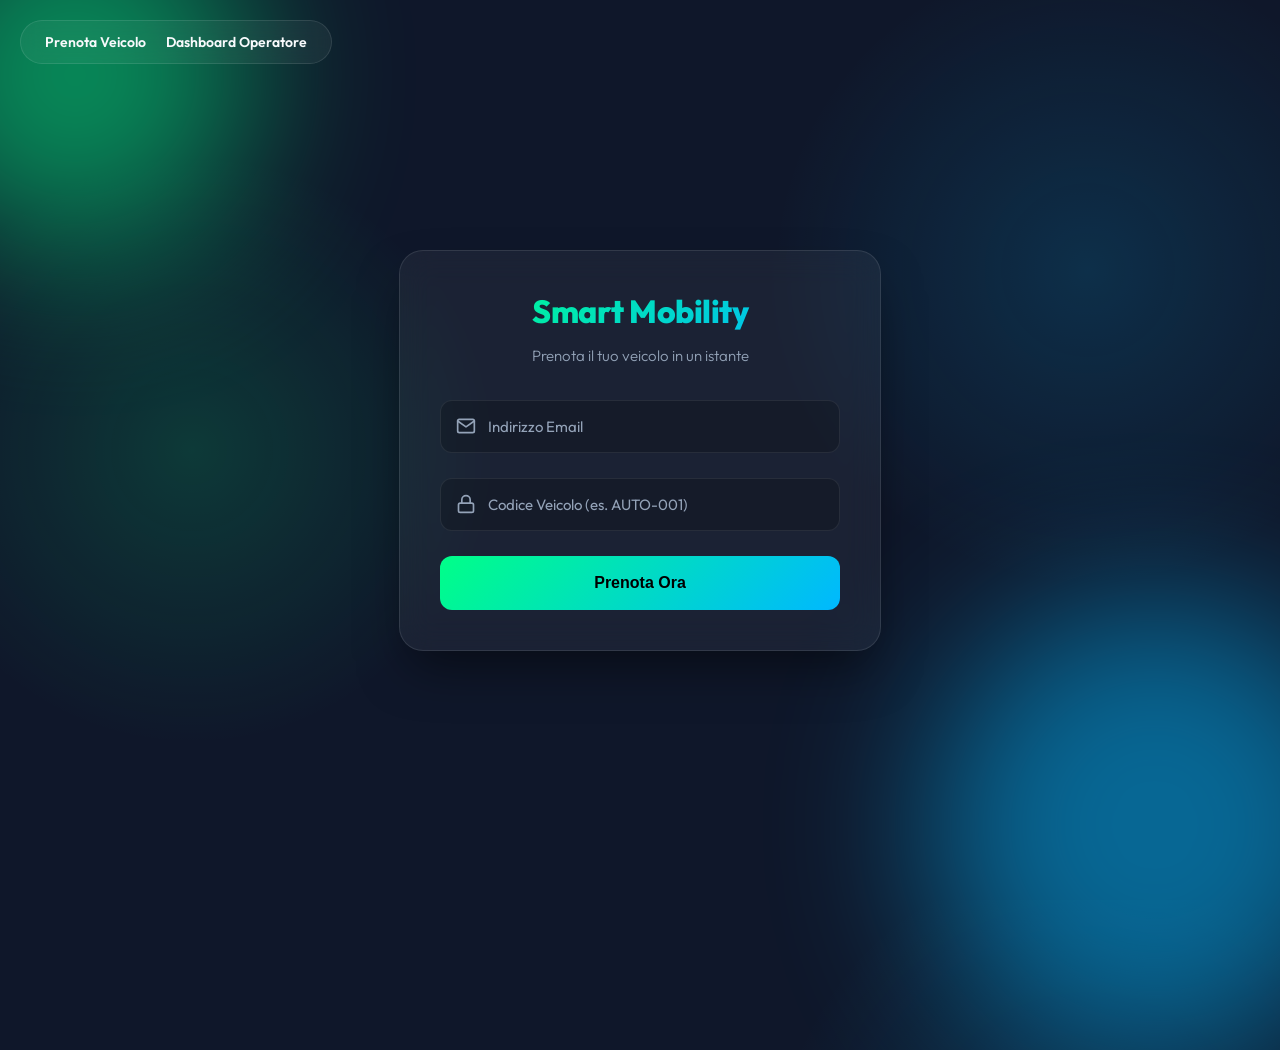
==== frontend/index.html @ ff66c3e2 "Frontend" ====
<!DOCTYPE html>
<html lang="it">
<head>
    <meta charset="UTF-8">
    <meta name="viewport" content="width=device-width, initial-scale=1.0">
    <title>Smart Mobility - Prenota Veicolo</title>
    <link href="https://fonts.googleapis.com/css2?family=Outfit:wght@300;400;600;800&display=swap" rel="stylesheet">
    <link rel="stylesheet" href="style.css">
</head>
<body>

    <!-- Navigation Bar -->
    <nav class="navbar">
        <a href="index.html">Prenota Veicolo</a>
        <a href="dashboard.html">Dashboard Operatore</a>
    </nav>

    <!-- Effetti di sfondo animati -->
    <div class="blob blob-1"></div>
    <div class="blob blob-2"></div>

    <div class="container">
        <h1>Smart Mobility</h1>
        <p class="subtitle">Prenota il tuo veicolo in un istante</p>

        <div class="input-group">
            <input type="email" id="email" placeholder=" " required autocomplete="off">
            <label for="email">Indirizzo Email</label>
            <svg class="icon" width="20" height="20" viewBox="0 0 24 24" fill="none" stroke="currentColor" stroke-width="2" stroke-linecap="round" stroke-linejoin="round">
                <path d="M4 4h16c1.1 0 2 .9 2 2v12c0 1.1-.9 2-2 2H4c-1.1 0-2-.9-2-2V6c0-1.1.9-2 2-2z"></path>
                <polyline points="22,6 12,13 2,6"></polyline>
            </svg>
        </div>

        <div class="input-group">
            <input type="text" id="codiceVeicolo" placeholder=" " required autocomplete="off">
            <label for="codiceVeicolo">Codice Veicolo (es. AUTO-001)</label>
            <svg class="icon" width="20" height="20" viewBox="0 0 24 24" fill="none" stroke="currentColor" stroke-width="2" stroke-linecap="round" stroke-linejoin="round">
                <rect x="3" y="11" width="18" height="11" rx="2" ry="2"></rect>
                <path d="M7 11V7a5 5 0 0 1 10 0v4"></path>
            </svg>
        </div>

        <button id="bookBtn" onclick="prenotaVeicolo()">
            <span id="btnText">Prenota Ora</span>
            <div id="btnLoader" class="loader"></div>
        </button>

        <div id="responseDiv"></div>
    </div>

    <script>
        window.onload = function() {
            // Estrae il parametro 'codice' dall'URL se presente
            const urlParams = new URLSearchParams(window.location.search);
            const codice = urlParams.get('codice');
            
            if (codice) {
                const codiceInput = document.getElementById('codiceVeicolo');
                codiceInput.value = codice;
                codiceInput.readOnly = true;
                
                // Evidenzia visivamente che il campo è precompilato
                codiceInput.style.backgroundColor = 'rgba(0, 255, 136, 0.05)';
                codiceInput.style.borderColor = 'var(--primary)';
            }
        };

        async function prenotaVeicolo() {
            // Lettura valori dagli input
            const email = document.getElementById('email').value.trim();
            const codiceVeicolo = document.getElementById('codiceVeicolo').value.trim();
            
            // Elementi UI
            const responseDiv = document.getElementById('responseDiv');
            const btnText = document.getElementById('btnText');
            const btnLoader = document.getElementById('btnLoader');
            const button = document.getElementById('bookBtn');

            // Reset UI stato precedente
            responseDiv.className = '';
            responseDiv.classList.remove('show');
            
            // Validazione base
            if (!email || !codiceVeicolo) {
                showResponse('error', 'Compila tutti i campi richiesti.');
                return;
            }

            // Attivazione stato di caricamento (animazione bottone)
            btnText.style.display = 'none';
            btnLoader.style.display = 'block';
            button.disabled = true;

            // Costruzione dell'oggetto JSON
            const requestBody = {
                email: email,
                codiceVeicolo: codiceVeicolo
            };

            try {
                // Richiesta fetch verso l'API Backend Java
                const response = await fetch('http://localhost:8080/api/prenota', {
                    method: 'POST',
                    headers: {
                        'Content-Type': 'application/json'
                    },
                    body: JSON.stringify(requestBody)
                });

                // Gestione della risposta
                const data = await response.json();

                if (response.ok && data.status === 'success') {
                    showResponse('success', `✔ ${data.message}`);
                } else {
                    showResponse('error', `✖ Errore: ${data.message || 'Prenotazione fallita'}`);
                }
            } catch (error) {
                console.error('Errore nella fetch:', error);
                showResponse('error', '✖ Errore di connessione. Il server è avviato?');
            } finally {
                // Ripristino del bottone
                btnText.style.display = 'block';
                btnLoader.style.display = 'none';
                button.disabled = false;
            }
        }

        // Funzione helper per le animazioni del banner di risposta
        function showResponse(type, message) {
            const responseDiv = document.getElementById('responseDiv');
            responseDiv.textContent = message;
            responseDiv.className = type; // Assegna classe 'success' o 'error'
            
            // Trigger reflow per forzare l'animazione CSS
            void responseDiv.offsetWidth;
            responseDiv.classList.add('show');
        }
    </script>
</body>
</html>
---- frontend/style.css ----
/* Modern UI Design & Glassmorphism */
:root {
    --primary: #00ff88;
    --secondary: #00b8ff;
    --bg-dark: #0f172a;
    --glass-bg: rgba(255, 255, 255, 0.05);
    --glass-border: rgba(255, 255, 255, 0.1);
    --text-main: #f8fafc;
    --text-muted: #94a3b8;
}

body {
    margin: 0;
    padding: 0;
    font-family: 'Outfit', sans-serif;
    background-color: var(--bg-dark);
    background-image: 
        radial-gradient(circle at 15% 50%, rgba(0, 255, 136, 0.15), transparent 25%),
        radial-gradient(circle at 85% 30%, rgba(0, 184, 255, 0.15), transparent 25%);
    color: var(--text-main);
    min-height: 100vh;
    display: flex;
    align-items: center;
    justify-content: center;
    overflow: hidden;
}

/* Effetti per l'ambiente (Blobs) */
.blob {
    position: absolute;
    filter: blur(80px);
    z-index: 1;
    opacity: 0.5;
    border-radius: 50%;
    animation: float 10s ease-in-out infinite alternate;
}
.blob-1 {
    width: 350px;
    height: 350px;
    background: var(--primary);
    top: -100px;
    left: -100px;
}
.blob-2 {
    width: 450px;
    height: 450px;
    background: var(--secondary);
    bottom: -150px;
    right: -100px;
    animation-delay: -5s;
}

@keyframes float {
    0% { transform: translateY(0) scale(1); }
    100% { transform: translateY(-30px) scale(1.05); }
}

/* Glassmorphism Container */
.container {
    background: var(--glass-bg);
    backdrop-filter: blur(16px);
    -webkit-backdrop-filter: blur(16px);
    border: 1px solid var(--glass-border);
    border-radius: 24px;
    padding: 40px;
    width: 100%;
    max-width: 400px;
    box-shadow: 0 25px 50px -12px rgba(0, 0, 0, 0.5);
    transform: translateY(0);
    transition: all 0.4s cubic-bezier(0.175, 0.885, 0.32, 1.275);
    position: relative;
    z-index: 10;
}

.container:hover {
    transform: translateY(-5px);
    box-shadow: 0 30px 60px -12px rgba(0, 0, 0, 0.6);
    border-color: rgba(255, 255, 255, 0.2);
}

h1 {
    margin: 0 0 10px 0;
    font-size: 32px;
    font-weight: 800;
    background: linear-gradient(135deg, var(--primary), var(--secondary));
    -webkit-background-clip: text;
    -webkit-text-fill-color: transparent;
    text-align: center;
    letter-spacing: -0.5px;
}

p.subtitle {
    text-align: center;
    color: var(--text-muted);
    margin-bottom: 35px;
    font-size: 15px;
    font-weight: 300;
}

/* Input Styles */
.input-group {
    position: relative;
    margin-bottom: 25px;
}

.input-group input {
    width: 100%;
    padding: 16px 16px 16px 48px;
    background: rgba(0, 0, 0, 0.2);
    border: 1px solid rgba(255, 255, 255, 0.08);
    border-radius: 12px;
    color: white;
    font-size: 15px;
    font-family: inherit;
    box-sizing: border-box;
    transition: all 0.3s ease;
    outline: none;
}

.input-group input:focus {
    border-color: var(--secondary);
    background: rgba(0, 0, 0, 0.4);
    box-shadow: 0 0 0 4px rgba(0, 184, 255, 0.1);
}

.input-group label {
    position: absolute;
    left: 48px;
    top: 50%;
    transform: translateY(-50%);
    color: var(--text-muted);
    pointer-events: none;
    transition: all 0.3s cubic-bezier(0.4, 0, 0.2, 1);
    font-size: 15px;
}

.input-group input:focus + label,
.input-group input:not(:placeholder-shown) + label {
    top: -12px;
    left: 15px;
    font-size: 12px;
    color: var(--secondary);
    background: #152033; /* Fallback solido */
    background: linear-gradient(to bottom, transparent, var(--bg-dark));
    padding: 0 8px;
    border-radius: 4px;
    font-weight: 600;
}

.icon {
    position: absolute;
    left: 16px;
    top: 50%;
    transform: translateY(-50%);
    color: var(--text-muted);
    transition: color 0.3s ease;
}

.input-group input:focus ~ .icon {
    color: var(--secondary);
}

/* Button Styles */
button {
    width: 100%;
    padding: 16px;
    border: none;
    border-radius: 12px;
    background: linear-gradient(135deg, var(--primary), var(--secondary));
    color: #000;
    font-size: 16px;
    font-weight: 700;
    cursor: pointer;
    transition: all 0.3s ease;
    position: relative;
    overflow: hidden;
    display: flex;
    justify-content: center;
    align-items: center;
    min-height: 54px;
}

button::after {
    content: '';
    position: absolute;
    top: 0;
    left: -100%;
    width: 100%;
    height: 100%;
    background: linear-gradient(90deg, transparent, rgba(255,255,255,0.4), transparent);
    transition: all 0.5s ease;
}

button:hover {
    transform: translateY(-2px);
    box-shadow: 0 10px 20px -5px rgba(0, 184, 255, 0.4);
}

button:hover::after {
    left: 100%;
}

button:active {
    transform: translateY(0);
}

button:disabled {
    opacity: 0.7;
    cursor: not-allowed;
    transform: none;
}

/* Response Messages */
#responseDiv {
    margin-top: 20px;
    padding: 15px;
    border-radius: 12px;
    text-align: center;
    font-size: 14px;
    font-weight: 600;
    opacity: 0;
    transform: translateY(10px);
    transition: all 0.4s ease;
    display: none;
}

#responseDiv.show {
    opacity: 1;
    transform: translateY(0);
    display: block;
}

#responseDiv.success {
    background: rgba(0, 255, 136, 0.1);
    border: 1px solid rgba(0, 255, 136, 0.2);
    color: var(--primary);
    box-shadow: 0 0 15px rgba(0, 255, 136, 0.1);
}

#responseDiv.error {
    background: rgba(255, 50, 100, 0.1);
    border: 1px solid rgba(255, 50, 100, 0.2);
    color: #ff4d6d;
    box-shadow: 0 0 15px rgba(255, 50, 100, 0.1);
}

/* Loading Spinner */
.loader {
    display: none;
    width: 22px;
    height: 22px;
    border: 3px solid rgba(0,0,0,0.3);
    border-radius: 50%;
    border-top-color: #000;
    animation: spin 0.8s linear infinite;
}

@keyframes spin {
    to { transform: rotate(360deg); }
}

/* Navigation Bar */
.navbar {
    position: absolute;
    top: 20px;
    left: 20px;
    z-index: 100;
    display: flex;
    gap: 20px;
    background: var(--glass-bg);
    backdrop-filter: blur(10px);
    -webkit-backdrop-filter: blur(10px);
    padding: 12px 24px;
    border-radius: 30px;
    border: 1px solid var(--glass-border);
}

.navbar a {
    color: var(--text-main);
    text-decoration: none;
    font-size: 14px;
    font-weight: 600;
    transition: color 0.3s ease;
}

.navbar a:hover {
    color: var(--primary);
}

/* Dashboard Grid */
.veicoli-grid {
    display: grid;
    grid-template-columns: repeat(auto-fill, minmax(280px, 1fr));
    gap: 25px;
    width: 100%;
    max-width: 1000px;
    margin: 0 auto;
    padding: 20px;
    position: relative;
    z-index: 10;
}

/* Veicolo Card */
.veicolo-card {
    background: var(--glass-bg);
    backdrop-filter: blur(16px);
    -webkit-backdrop-filter: blur(16px);
    border: 1px solid var(--glass-border);
    border-radius: 20px;
    padding: 25px;
    box-shadow: 0 10px 30px -10px rgba(0, 0, 0, 0.4);
    transition: all 0.3s cubic-bezier(0.175, 0.885, 0.32, 1.275);
    display: flex;
    flex-direction: column;
    gap: 15px;
}

.veicolo-card:hover {
    transform: translateY(-5px);
    box-shadow: 0 20px 40px -10px rgba(0, 0, 0, 0.6);
    border-color: rgba(255, 255, 255, 0.2);
}

.veicolo-card h3 {
    margin: 0;
    font-size: 22px;
    font-weight: 700;
    color: var(--text-main);
}

.veicolo-card p {
    margin: 0;
    font-size: 14px;
    color: var(--text-muted);
}

.veicolo-card .badge {
    display: inline-block;
    padding: 5px 10px;
    border-radius: 20px;
    font-size: 12px;
    font-weight: 600;
    background: rgba(0, 255, 136, 0.1);
    color: var(--primary);
    width: fit-content;
}

.veicolo-card button {
    margin-top: 10px;
    padding: 12px;
    font-size: 14px;
    min-height: 45px;
}

.dashboard-title {
    width: 100%;
    text-align: center;
    position: relative;
    z-index: 10;
    margin-top: 40px;
    margin-bottom: 20px;
}
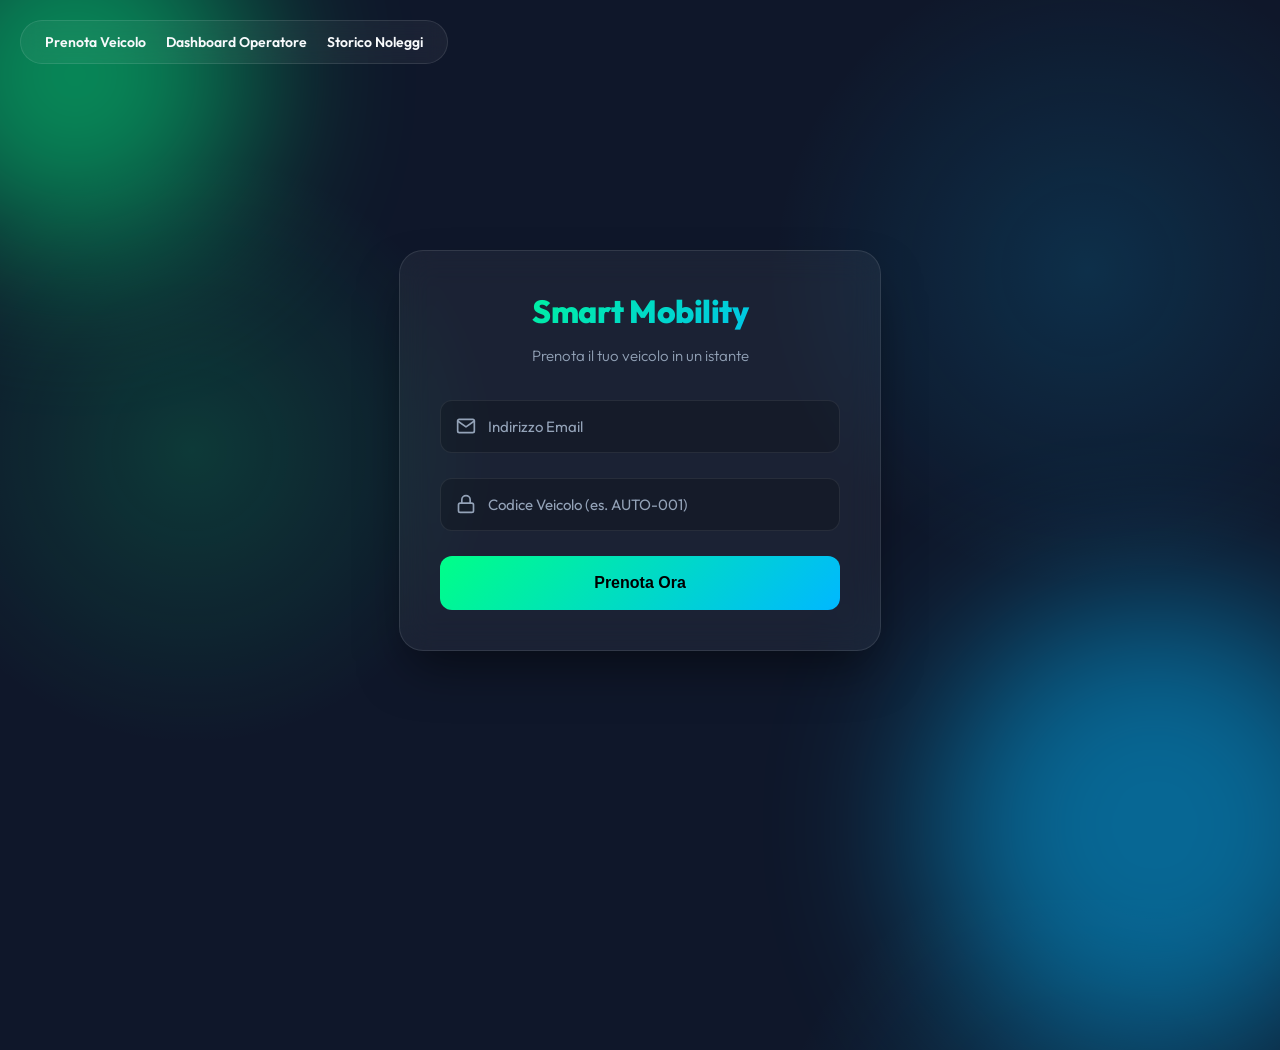
==== commit a51596f0: "Completato Storico Noleggi e sistema di navigazione completo" ====
--- a/frontend/index.html
+++ b/frontend/index.html
@@ -13,6 +13,7 @@
     <nav class="navbar">
         <a href="index.html">Prenota Veicolo</a>
         <a href="dashboard.html">Dashboard Operatore</a>
+        <a href="storico.html">Storico Noleggi</a>
     </nav>
 
     <!-- Effetti di sfondo animati -->
--- a/frontend/style.css
+++ b/frontend/style.css
@@ -360,3 +360,67 @@
     margin-top: 40px;
     margin-bottom: 20px;
 }
+
+/* Table Styles */
+.table-container {
+    background: var(--glass-bg);
+    backdrop-filter: blur(16px);
+    -webkit-backdrop-filter: blur(16px);
+    border: 1px solid var(--glass-border);
+    border-radius: 20px;
+    padding: 20px;
+    box-shadow: 0 10px 30px -10px rgba(0, 0, 0, 0.4);
+    width: 100%;
+    max-width: 800px;
+    margin: 0 auto;
+    overflow-x: auto;
+    position: relative;
+    z-index: 10;
+}
+
+table {
+    width: 100%;
+    border-collapse: collapse;
+    color: var(--text-main);
+    font-size: 15px;
+}
+
+table th, table td {
+    padding: 15px 20px;
+    text-align: left;
+    border-bottom: 1px solid var(--glass-border);
+}
+
+table th {
+    background: rgba(0, 0, 0, 0.4);
+    font-weight: 700;
+    color: var(--secondary);
+    text-transform: uppercase;
+    font-size: 13px;
+    letter-spacing: 1px;
+}
+
+table th:first-child {
+    border-top-left-radius: 12px;
+}
+
+table th:last-child {
+    border-top-right-radius: 12px;
+}
+
+table tbody tr {
+    transition: background-color 0.3s ease;
+}
+
+table tbody tr:nth-child(even) {
+    background-color: rgba(255, 255, 255, 0.02);
+}
+
+table tbody tr:hover {
+    background-color: rgba(0, 255, 136, 0.05);
+}
+
+table tbody tr:last-child td {
+    border-bottom: none;
+}
+
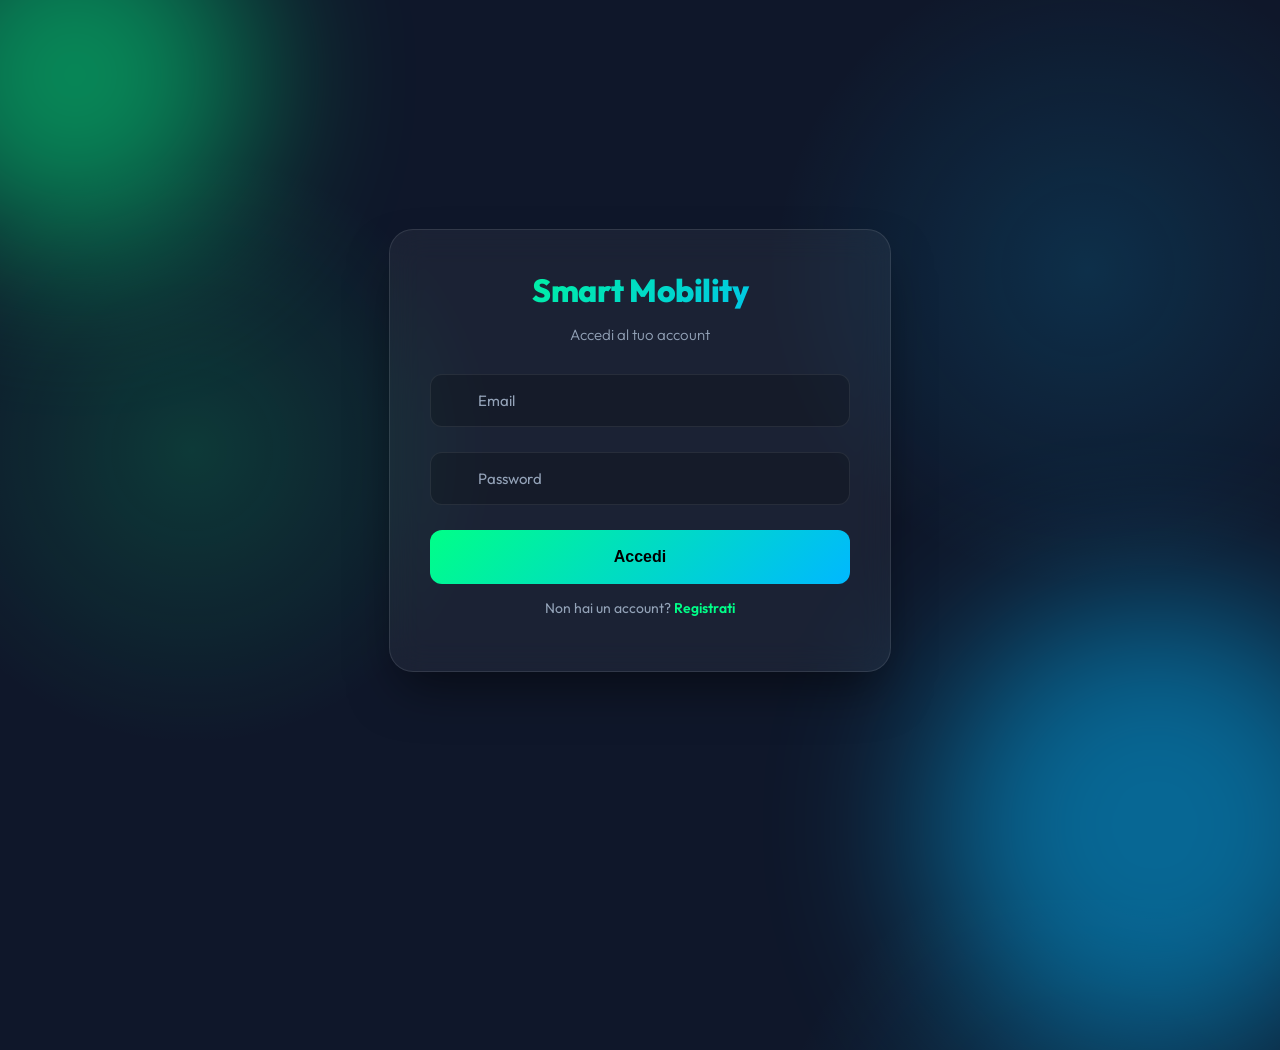
==== commit 78587882: "Frontend" ====
--- a/frontend/index.html
+++ b/frontend/index.html
@@ -6,14 +6,16 @@
     <title>Smart Mobility - Prenota Veicolo</title>
     <link href="https://fonts.googleapis.com/css2?family=Outfit:wght@300;400;600;800&display=swap" rel="stylesheet">
     <link rel="stylesheet" href="style.css">
+    <script src="AuthGuard.js"></script>
 </head>
 <body>
 
     <!-- Navigation Bar -->
     <nav class="navbar">
-        <a href="index.html">Prenota Veicolo</a>
-        <a href="dashboard.html">Dashboard Operatore</a>
-        <a href="storico.html">Storico Noleggi</a>
+        <a href="index.html" data-role="CLIENTE,OPERATORE,AMMINISTRATORE">Prenota Veicolo</a>
+        <a href="mappa.html" data-role="CLIENTE,OPERATORE,AMMINISTRATORE">Mappa</a>
+        <a href="dashboard.html" data-role="OPERATORE,AMMINISTRATORE">Dashboard Operatore</a>
+        <a href="storico.html" data-role="CLIENTE,OPERATORE,AMMINISTRATORE">Storico Noleggi</a>
     </nav>
 
     <!-- Effetti di sfondo animati -->
@@ -103,16 +105,17 @@
                 // Richiesta fetch verso l'API Backend Java
                 const response = await fetch('http://localhost:8080/api/prenota', {
                     method: 'POST',
-                    headers: {
-                        'Content-Type': 'application/json'
-                    },
+                    headers: getAuthJsonHeaders(),
                     body: JSON.stringify(requestBody)
                 });
 
                 // Gestione della risposta
                 const data = await response.json();
 
-                if (response.ok && data.status === 'success') {
+                if (!response.ok) {
+                    // Gestione esplicita di errori 400/500 provenienti dal backend
+                    showResponse('error', `✖ Errore: ${data.message || 'Veicolo non disponibile o operazione fallita'}`);
+                } else if (data.status === 'success') {
                     showResponse('success', `✔ ${data.message}`);
                 } else {
                     showResponse('error', `✖ Errore: ${data.message || 'Prenotazione fallita'}`);
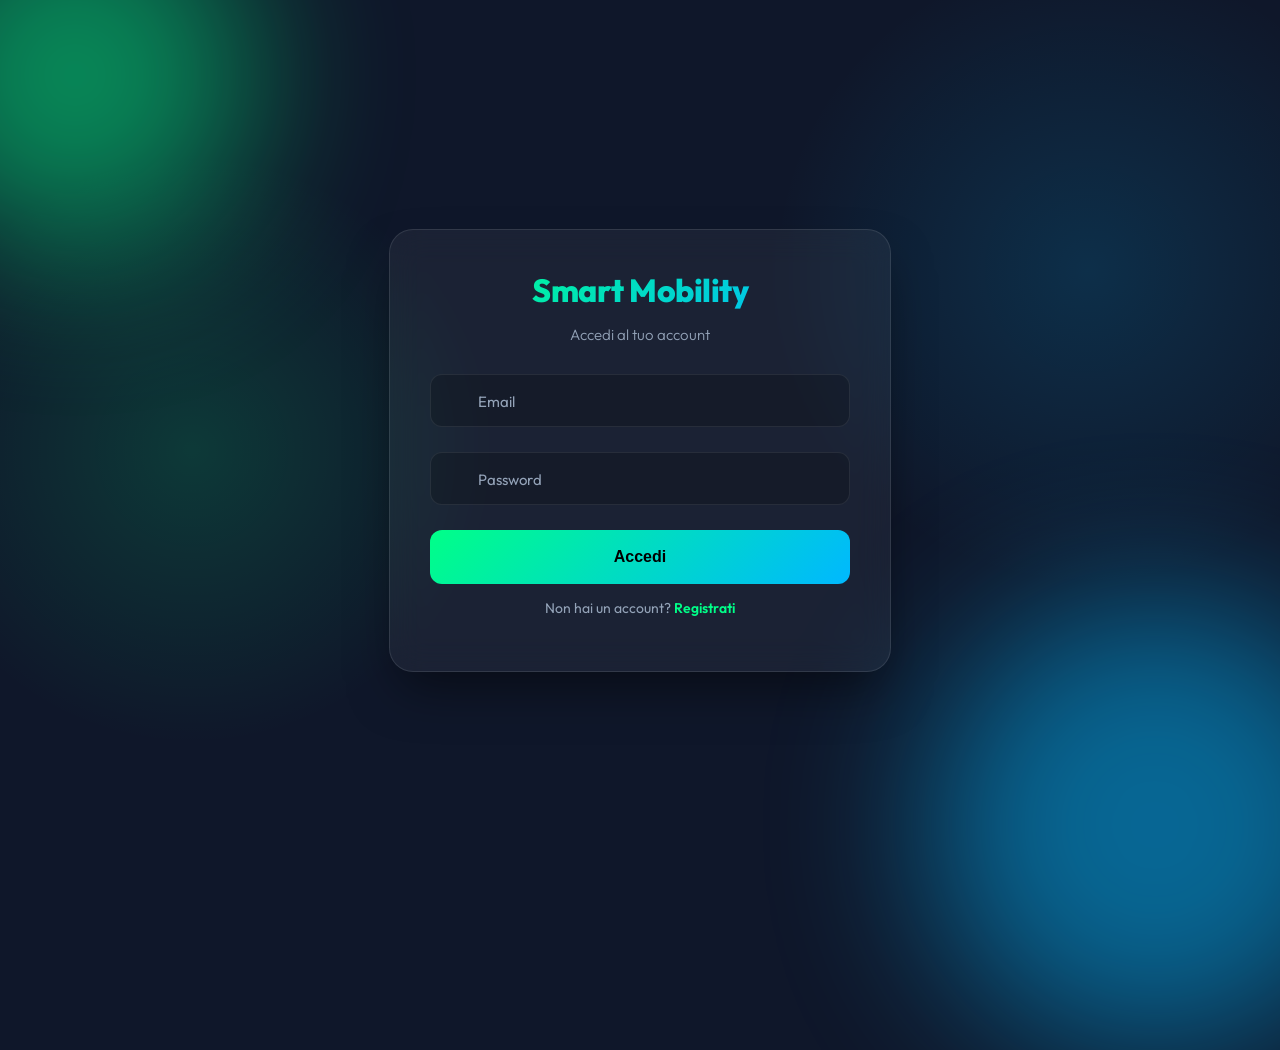
==== commit abb2d73d: "versione 1" ====
--- a/frontend/index.html
+++ b/frontend/index.html
@@ -2,20 +2,27 @@
 <html lang="it">
 <head>
     <meta charset="UTF-8">
+    <meta name="theme-color" content="#0f172a">
+    <link rel="dns-prefetch" href="http://localhost:8080">
+        <meta name="description" content="Prenota il tuo veicolo smart in pochi secondi. Auto, monopattini e biciclette disponibili a Bari.">
     <meta name="viewport" content="width=device-width, initial-scale=1.0">
     <title>Smart Mobility - Prenota Veicolo</title>
+    <link rel="preconnect" href="https://fonts.googleapis.com">
+    <link rel="preconnect" href="https://fonts.gstatic.com" crossorigin>
     <link href="https://fonts.googleapis.com/css2?family=Outfit:wght@300;400;600;800&display=swap" rel="stylesheet">
     <link rel="stylesheet" href="style.css">
-    <script src="AuthGuard.js"></script>
 </head>
 <body>
 
     <!-- Navigation Bar -->
     <nav class="navbar">
-        <a href="index.html" data-role="CLIENTE,OPERATORE,AMMINISTRATORE">Prenota Veicolo</a>
+        <a href="index.html" data-role="CLIENTE,OPERATORE,AMMINISTRATORE" class="active">Prenota Veicolo</a>
         <a href="mappa.html" data-role="CLIENTE,OPERATORE,AMMINISTRATORE">Mappa</a>
+        <a href="pagamento.html" data-role="CLIENTE,OPERATORE,AMMINISTRATORE">Pagamenti</a>
+        <a href="assistenza.html" data-role="CLIENTE,OPERATORE,AMMINISTRATORE">Assistenza</a>
         <a href="dashboard.html" data-role="OPERATORE,AMMINISTRATORE">Dashboard Operatore</a>
         <a href="storico.html" data-role="CLIENTE,OPERATORE,AMMINISTRATORE">Storico Noleggi</a>
+        <a href="gestione_ticket.html" data-role="OPERATORE,AMMINISTRATORE">Gestione Ticket</a>
     </nav>
 
     <!-- Effetti di sfondo animati -->
@@ -44,6 +51,20 @@
             </svg>
         </div>
 
+        <div class="input-group">
+            <input type="text" id="destinazione" placeholder=" " required autocomplete="off">
+            <label for="destinazione">Destinazione (es. Via Sparano)</label>
+            <svg class="icon" width="20" height="20" viewBox="0 0 24 24" fill="none" stroke="currentColor" stroke-width="2" stroke-linecap="round" stroke-linejoin="round">
+                <path d="M21 10c0 7-9 13-9 13s-9-6-9-13a9 9 0 0 1 18 0z"></path>
+                <circle cx="12" cy="10" r="3"></circle>
+            </svg>
+        </div>
+
+        <button id="preventivoBtn" onclick="calcolaPreventivo()" style="background: rgba(255,255,255,0.1); color: white; margin-bottom: 10px;">
+            <span>Calcola Preventivo</span>
+        </button>
+        <div id="preventivoResult" style="display: none; text-align: center; color: var(--primary); font-size: 1.2rem; margin-bottom: 15px; font-weight: bold;"></div>
+
         <button id="bookBtn" onclick="prenotaVeicolo()">
             <span id="btnText">Prenota Ora</span>
             <div id="btnLoader" class="loader"></div>
@@ -69,6 +90,53 @@
             }
         };
 
+        async function calcolaPreventivo() {
+            const codiceVeicolo = document.getElementById('codiceVeicolo').value.trim();
+            const destinazione = document.getElementById('destinazione').value.trim();
+            const preventivoResult = document.getElementById('preventivoResult');
+
+            if (!codiceVeicolo || !destinazione) {
+                showResponse('error', 'Inserisci codice veicolo e destinazione per il preventivo.');
+                return;
+            }
+
+            preventivoResult.style.display = 'block';
+            preventivoResult.textContent = 'Calcolo in corso...';
+            preventivoResult.style.color = 'var(--text-muted)';
+
+            try {
+                // Geocoding della destinazione tramite Nominatim (OpenStreetMap)
+                const geocodeUrl = `https://nominatim.openstreetmap.org/search?format=json&q=${encodeURIComponent(destinazione + ', Bari')}&limit=1`;
+                const geoRes = await fetch(geocodeUrl);
+                const geoData = await geoRes.json();
+
+                if (geoData.length === 0) {
+                    showResponse('error', 'Destinazione non trovata. Inserisci un indirizzo valido a Bari.');
+                    preventivoResult.style.display = 'none';
+                    return;
+                }
+
+                const destLat = geoData[0].lat;
+                const destLon = geoData[0].lon;
+
+                // Chiama il backend con le coordinate della destinazione
+                const response = await fetch(`http://localhost:8080/api/preventivo?codiceVeicolo=${codiceVeicolo}&lat=${destLat}&lon=${destLon}`);
+                const data = await response.json();
+
+                if (response.ok && data.status === 'success') {
+                    preventivoResult.style.color = 'var(--primary)';
+                    preventivoResult.innerHTML = `Costo Stimato: <strong>€${data.preventivo.toFixed(2)}</strong><br><span style="font-size:0.9rem; color:var(--text-muted);">Distanza: ${data.distanza.toFixed(2)} km - Tempo: ${data.minuti} min</span>`;
+                } else {
+                    showResponse('error', `Errore preventivo: ${data.message}`);
+                    preventivoResult.style.display = 'none';
+                }
+            } catch (error) {
+                console.error(error);
+                showResponse('error', 'Errore durante il calcolo del preventivo.');
+                preventivoResult.style.display = 'none';
+            }
+        }
+
         async function prenotaVeicolo() {
             // Lettura valori dagli input
             const email = document.getElementById('email').value.trim();
@@ -113,8 +181,11 @@
                 const data = await response.json();
 
                 if (!response.ok) {
-                    // Gestione esplicita di errori 400/500 provenienti dal backend
-                    showResponse('error', `✖ Errore: ${data.message || 'Veicolo non disponibile o operazione fallita'}`);
+                    if (data.message && data.message.includes('Metodo di pagamento mancante')) {
+                        showResponse('error', `✖ ${data.message} Clicca su 'Pagamenti' in alto.`);
+                    } else {
+                        showResponse('error', `✖ Errore: ${data.message || 'Veicolo non disponibile o operazione fallita'}`);
+                    }
                 } else if (data.status === 'success') {
                     showResponse('success', `✔ ${data.message}`);
                 } else {
@@ -142,5 +213,6 @@
             responseDiv.classList.add('show');
         }
     </script>
+    <script src="AuthGuard.js"></script>
 </body>
 </html>
--- a/frontend/style.css
+++ b/frontend/style.css
@@ -7,6 +7,18 @@
     --glass-border: rgba(255, 255, 255, 0.1);
     --text-main: #f8fafc;
     --text-muted: #94a3b8;
+    /* Transition tokens for consistency & perf */
+    --transition-fast: 0.2s ease;
+    --transition-normal: 0.3s ease;
+    --transition-spring: 0.4s cubic-bezier(0.175, 0.885, 0.32, 1.275);
+}
+
+/* Reusable glass utility — avoids repeating backdrop-filter everywhere */
+.glass {
+    background: var(--glass-bg);
+    backdrop-filter: blur(16px);
+    -webkit-backdrop-filter: blur(16px);
+    border: 1px solid var(--glass-border);
 }
 
 body {
@@ -14,9 +26,11 @@
     padding: 0;
     font-family: 'Outfit', sans-serif;
     background-color: var(--bg-dark);
+    /* Static gradient — no layout thrashing from dynamic blobs alone */
     background-image: 
         radial-gradient(circle at 15% 50%, rgba(0, 255, 136, 0.15), transparent 25%),
         radial-gradient(circle at 85% 30%, rgba(0, 184, 255, 0.15), transparent 25%);
+    background-attachment: fixed;
     color: var(--text-main);
     min-height: 100vh;
     display: flex;
@@ -32,7 +46,12 @@
     z-index: 1;
     opacity: 0.5;
     border-radius: 50%;
+    /* Promote to own composite layer — animation runs on GPU */
+    will-change: transform;
     animation: float 10s ease-in-out infinite alternate;
+    /* pointer-events none avoids hit-test cost on large blurred element */
+    pointer-events: none;
+    contain: strict;
 }
 .blob-1 {
     width: 350px;
@@ -51,8 +70,8 @@
 }
 
 @keyframes float {
-    0% { transform: translateY(0) scale(1); }
-    100% { transform: translateY(-30px) scale(1.05); }
+    0%   { transform: translate3d(0,    0, 0) scale(1);    }
+    100% { transform: translate3d(0, -30px, 0) scale(1.05); }
 }
 
 /* Glassmorphism Container */
@@ -66,14 +85,16 @@
     width: 100%;
     max-width: 400px;
     box-shadow: 0 25px 50px -12px rgba(0, 0, 0, 0.5);
-    transform: translateY(0);
-    transition: all 0.4s cubic-bezier(0.175, 0.885, 0.32, 1.275);
+    transform: translate3d(0, 0, 0);
+    /* Only animate specific cheap properties, not 'all' */
+    transition: transform var(--transition-spring), box-shadow var(--transition-spring), border-color var(--transition-normal);
     position: relative;
     z-index: 10;
+    will-change: transform, box-shadow;
 }
 
 .container:hover {
-    transform: translateY(-5px);
+    transform: translate3d(0, -5px, 0);
     box-shadow: 0 30px 60px -12px rgba(0, 0, 0, 0.6);
     border-color: rgba(255, 255, 255, 0.2);
 }
@@ -113,7 +134,8 @@
     font-size: 15px;
     font-family: inherit;
     box-sizing: border-box;
-    transition: all 0.3s ease;
+    /* Only transition cheap compositable properties */
+    transition: border-color var(--transition-normal), background-color var(--transition-normal), box-shadow var(--transition-normal);
     outline: none;
 }
 
@@ -130,7 +152,7 @@
     transform: translateY(-50%);
     color: var(--text-muted);
     pointer-events: none;
-    transition: all 0.3s cubic-bezier(0.4, 0, 0.2, 1);
+    transition: top var(--transition-normal), left var(--transition-normal), font-size var(--transition-normal), color var(--transition-normal);
     font-size: 15px;
 }
 
@@ -153,7 +175,9 @@
     top: 50%;
     transform: translateY(-50%);
     color: var(--text-muted);
-    transition: color 0.3s ease;
+    transition: color var(--transition-normal);
+    /* SVGs don't need pointer events here */
+    pointer-events: none;
 }
 
 .input-group input:focus ~ .icon {
@@ -171,37 +195,48 @@
     font-size: 16px;
     font-weight: 700;
     cursor: pointer;
-    transition: all 0.3s ease;
+    /* Only composite-layer properties — no layout triggers */
+    transition: transform var(--transition-normal), box-shadow var(--transition-normal);
     position: relative;
     overflow: hidden;
     display: flex;
     justify-content: center;
     align-items: center;
     min-height: 54px;
+    /* Prevent text selection on rapid clicks */
+    user-select: none;
+    -webkit-user-select: none;
+    /* ELIMINATES the 300ms tap delay on mobile/touch screens */
+    touch-action: manipulation;
+    /* Remove the grey flash on tap (Android) */
+    -webkit-tap-highlight-color: transparent;
 }
 
 button::after {
     content: '';
     position: absolute;
-    top: 0;
-    left: -100%;
-    width: 100%;
-    height: 100%;
-    background: linear-gradient(90deg, transparent, rgba(255,255,255,0.4), transparent);
-    transition: all 0.5s ease;
+    inset: 0;
+    background: linear-gradient(90deg, transparent, rgba(255,255,255,0.35), transparent);
+    transform: translateX(-100%);
+    /* Use transform instead of 'left' — stays on GPU compositor */
+    transition: transform 0.5s ease;
+    pointer-events: none;
 }
 
 button:hover {
-    transform: translateY(-2px);
+    transform: translate3d(0, -2px, 0);
     box-shadow: 0 10px 20px -5px rgba(0, 184, 255, 0.4);
 }
 
 button:hover::after {
-    left: 100%;
+    transform: translateX(100%);
 }
 
 button:active {
-    transform: translateY(0);
+    /* Ultra-fast 100ms transition for :active — feels immediate to the finger */
+    transition: transform 0.1s ease, box-shadow 0.1s ease;
+    transform: translate3d(0, 1px, 0);
+    box-shadow: none;
 }
 
 button:disabled {
@@ -219,14 +254,15 @@
     font-size: 14px;
     font-weight: 600;
     opacity: 0;
-    transform: translateY(10px);
+    transform: translate3d(0, 10px, 0);
     transition: all 0.4s ease;
     display: none;
+    will-change: transform, opacity;
 }
 
 #responseDiv.show {
     opacity: 1;
-    transform: translateY(0);
+    transform: translate3d(0, 0, 0);
     display: block;
 }
 
@@ -280,10 +316,15 @@
     text-decoration: none;
     font-size: 14px;
     font-weight: 600;
-    transition: color 0.3s ease;
-}
-
-.navbar a:hover {
+    transition: color var(--transition-normal);
+    /* Prevent layout shifts on hover color change */
+    will-change: color;
+    /* Eliminate 300ms tap delay on links too */
+    touch-action: manipulation;
+    -webkit-tap-highlight-color: transparent;
+}
+
+.navbar a:hover, .navbar a.active {
     color: var(--primary);
 }
 
@@ -309,14 +350,18 @@
     border-radius: 20px;
     padding: 25px;
     box-shadow: 0 10px 30px -10px rgba(0, 0, 0, 0.4);
-    transition: all 0.3s cubic-bezier(0.175, 0.885, 0.32, 1.275);
+    transform: translate3d(0, 0, 0);
+    transition: transform var(--transition-spring), box-shadow var(--transition-spring), border-color var(--transition-normal);
     display: flex;
     flex-direction: column;
     gap: 15px;
+    will-change: transform, box-shadow;
+    /* Hint browser to handle layout/paint of card independently */
+    contain: layout style;
 }
 
 .veicolo-card:hover {
-    transform: translateY(-5px);
+    transform: translate3d(0, -5px, 0);
     box-shadow: 0 20px 40px -10px rgba(0, 0, 0, 0.6);
     border-color: rgba(255, 255, 255, 0.2);
 }
@@ -409,7 +454,7 @@
 }
 
 table tbody tr {
-    transition: background-color 0.3s ease;
+    transition: background-color var(--transition-normal);
 }
 
 table tbody tr:nth-child(even) {
